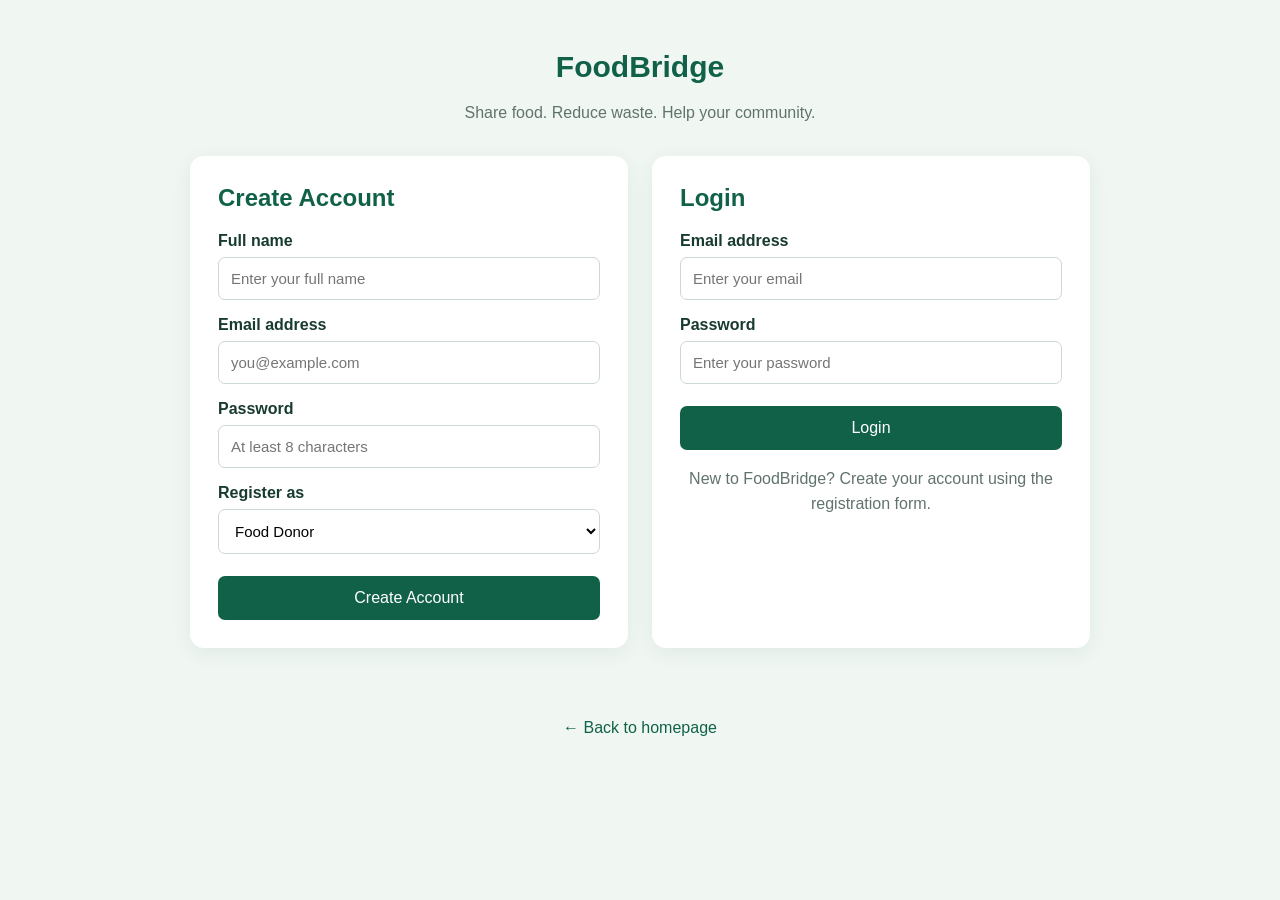
==== web/auth.html @ 1df957e6 "Initial commit: FoodBridge donation management system" ====
<!DOCTYPE html>
<html lang="en">
<head>
    <meta charset="UTF-8">
    <meta name="viewport" content="width=device-width, initial-scale=1.0">
    <meta name="theme-color" content="#116149">
    <title>FoodBridge | Login & Registration</title>

    <style>
        * {
            box-sizing: border-box;
        }

        body {
            margin: 0;
            padding: 30px 16px;
            font-family: Arial, sans-serif;
            background: #f0f7f3;
            color: #183b30;
        }

        .container {
            max-width: 900px;
            margin: 20px auto;
        }

        .brand {
            text-align: center;
            color: #116149;
            font-size: 30px;
            font-weight: bold;
        }

        .subtitle {
            text-align: center;
            color: #61736b;
            line-height: 1.6;
        }

        .forms {
            display: grid;
            grid-template-columns: repeat(2, minmax(0, 1fr));
            gap: 24px;
            margin-top: 30px;
        }

        .card {
            background: white;
            padding: 28px;
            border-radius: 14px;
            box-shadow: 0 5px 20px #173b3012;
        }

        h2 {
            margin-top: 0;
            color: #116149;
        }

        label {
            display: block;
            margin: 16px 0 7px;
            font-weight: bold;
        }

        input, select {
            width: 100%;
            padding: 12px;
            border: 1px solid #cbd9d1;
            border-radius: 7px;
            font-size: 15px;
            background: white;
        }

        input:focus, select:focus {
            outline: 2px solid #75b69d;
            border-color: #116149;
        }

        button {
            width: 100%;
            margin-top: 22px;
            padding: 13px;
            border: 0;
            border-radius: 7px;
            background: #116149;
            color: white;
            font-size: 16px;
            cursor: pointer;
        }

        button:hover {
            background: #0b4936;
        }

        button:disabled {
            opacity: 0.6;
            cursor: wait;
        }

        #message {
            min-height: 24px;
            margin-top: 22px;
            text-align: center;
            overflow-wrap: anywhere;
        }

        .home {
            display: block;
            text-align: center;
            margin-top: 25px;
            color: #116149;
            text-decoration: none;
        }

        .home:hover {
            text-decoration: underline;
        }

        @media (max-width: 650px) {
            .forms {
                grid-template-columns: 1fr;
            }

            .card {
                padding: 22px;
            }
        }
    </style>
</head>

<body>
    <main class="container">
        <div class="brand">FoodBridge</div>

        <p class="subtitle">
            Share food. Reduce waste. Help your community.
        </p>

        <div class="forms">
            <!-- REGISTRATION FORM -->
            <section class="card">
                <h2>Create Account</h2>

                <form id="registerForm">
                    <label for="fullName">Full name</label>
                    <input id="fullName" name="fullName"
                           type="text" required maxlength="100"
                           autocomplete="name"
                           placeholder="Enter your full name">

                    <label for="regEmail">Email address</label>
                    <input id="regEmail" name="email"
                           type="email" required maxlength="255"
                           autocomplete="email"
                           placeholder="you@example.com">

                    <label for="regPassword">Password</label>
                    <input id="regPassword" name="password"
                           type="password" required minlength="8"
                           autocomplete="new-password"
                           placeholder="At least 8 characters">

                    <label for="role">Register as</label>
                    <select id="role" name="role" required>
                        <option value="DONOR">Food Donor</option>
                        <option value="RECEIVER">Food Receiver</option>
                    </select>

                    <button id="registerButton" type="submit">
                        Create Account
                    </button>
                </form>
            </section>

            <!-- LOGIN FORM -->
            <section class="card">
                <h2>Login</h2>

                <form id="loginForm">
                    <label for="loginEmail">Email address</label>
                    <input id="loginEmail" name="email"
                           type="email" required
                           autocomplete="username"
                           placeholder="Enter your email">

                    <label for="loginPassword">Password</label>
                    <input id="loginPassword" name="password"
                           type="password" required
                           autocomplete="current-password"
                           placeholder="Enter your password">

                    <button id="loginButton" type="submit">
                        Login
                    </button>
                </form>

                <p class="subtitle">
                    New to FoodBridge? Create your account using the
                    registration form.
                </p>
            </section>
        </div>

        <p id="message" role="status" aria-live="polite"></p>

        <a class="home" href="index.html">
            ← Back to homepage
        </a>
    </main>

    <script>
        const message = document.getElementById("message");

        async function sendRequest(url, data, buttonId) {
            const button = document.getElementById(buttonId);
            const originalText = button.textContent;

            button.disabled = true;
            button.textContent = "Please wait...";
            message.textContent = "";

            try {
                const response = await fetch(url, {
                    method: "POST",
                    headers: {
                        "Content-Type": "application/json"
                    },
                    credentials: "same-origin",
                    body: JSON.stringify(data)
                });

                const result = await response.json();

                if (!response.ok) {
                    throw new Error(
                        result.error || result.message || "Request failed"
                    );
                }

                message.textContent =
                    result.message ||
                    (result.user
                        ? "Welcome, " + result.user.fullName + "!"
                        : "Request successful!");

                if (url === "/api/register" || url === "/api/login") {
                    setTimeout(() => {
                        window.location.href = "index.html";
                    }, 1200);
                }
            } catch (error) {
                message.textContent = "Error: " + error.message;
            } finally {
                button.disabled = false;
                button.textContent = originalText;
            }
        }

        document.getElementById("registerForm")
            .addEventListener("submit", function(event) {
                event.preventDefault();

                sendRequest("/api/register", {
                    fullName: document.getElementById("fullName")
                        .value.trim(),
                    email: document.getElementById("regEmail")
                        .value.trim(),
                    password: document.getElementById("regPassword").value,
                    role: document.getElementById("role").value
                }, "registerButton");
            });

        document.getElementById("loginForm")
            .addEventListener("submit", function(event) {
                event.preventDefault();

                sendRequest("/api/login", {
                    email: document.getElementById("loginEmail")
                        .value.trim(),
                    password: document.getElementById("loginPassword").value
                }, "loginButton");
            });
    </script>
</body>
</html>
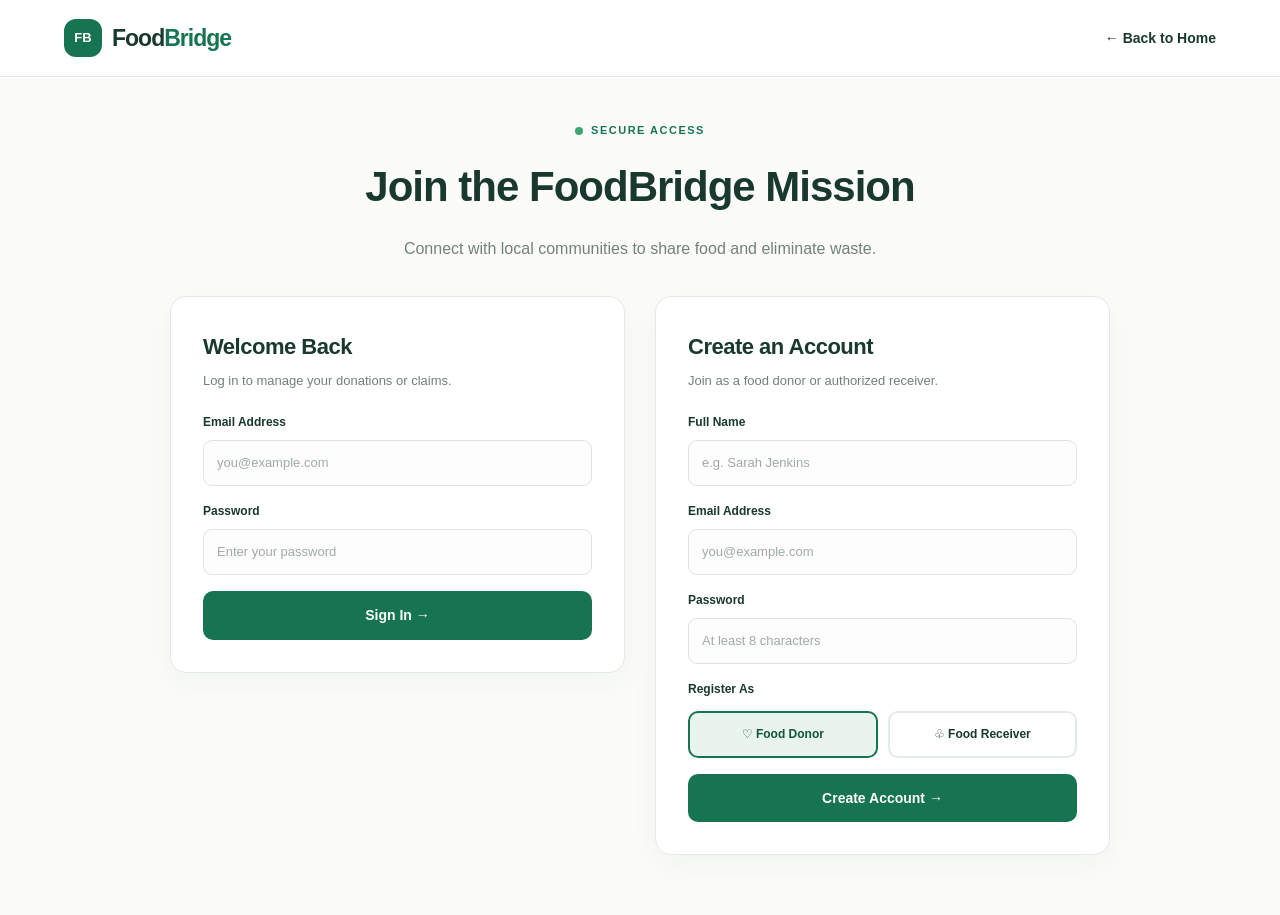
==== commit 3578e168: "style(web): enhance website UI, responsive dashboards, and navigation" ====
--- a/web/auth.html
+++ b/web/auth.html
@@ -1,286 +1,282 @@
-
 <!DOCTYPE html>
 <html lang="en">
 <head>
     <meta charset="UTF-8">
     <meta name="viewport" content="width=device-width, initial-scale=1.0">
-    <meta name="theme-color" content="#116149">
-    <title>FoodBridge | Login & Registration</title>
-
+    <meta name="theme-color" content="#167451">
+    <title>FoodBridge | Login & Register</title>
+    <link rel="stylesheet" href="style.css">
     <style>
-        * {
-            box-sizing: border-box;
-        }
-
-        body {
-            margin: 0;
-            padding: 30px 16px;
-            font-family: Arial, sans-serif;
-            background: #f0f7f3;
-            color: #183b30;
-        }
-
-        .container {
-            max-width: 900px;
-            margin: 20px auto;
-        }
-
-        .brand {
+        .auth-container {
+            max-width: 980px;
+            margin: 40px auto 60px;
+            padding: 0 20px;
+        }
+        .auth-header {
             text-align: center;
-            color: #116149;
-            font-size: 30px;
-            font-weight: bold;
-        }
-
-        .subtitle {
-            text-align: center;
-            color: #61736b;
-            line-height: 1.6;
-        }
-
-        .forms {
+            margin-bottom: 35px;
+        }
+        .auth-header h1 {
+            font-size: clamp(30px, 4vw, 42px);
+            margin: 10px 0 8px;
+            letter-spacing: -1px;
+        }
+        .auth-grid {
             display: grid;
-            grid-template-columns: repeat(2, minmax(0, 1fr));
-            gap: 24px;
-            margin-top: 30px;
-        }
-
-        .card {
+            grid-template-columns: 1fr 1fr;
+            gap: 30px;
+            align-items: start;
+        }
+        .auth-card {
             background: white;
-            padding: 28px;
-            border-radius: 14px;
-            box-shadow: 0 5px 20px #173b3012;
-        }
-
-        h2 {
-            margin-top: 0;
-            color: #116149;
-        }
-
-        label {
+            border: 1px solid var(--border);
+            border-radius: 16px;
+            padding: 32px;
+            box-shadow: 0 10px 30px rgba(22, 62, 39, 0.04);
+        }
+        .auth-card h2 {
+            margin: 0 0 6px;
+            font-size: 22px;
+            color: var(--text);
+            letter-spacing: -0.5px;
+        }
+        .auth-card p.subtitle {
+            margin: 0 0 22px;
+            font-size: 13px;
+            color: var(--muted);
+        }
+        .auth-form {
+            display: grid;
+            gap: 16px;
+        }
+        .role-selector {
+            display: grid;
+            grid-template-columns: 1fr 1fr;
+            gap: 10px;
+            margin-top: 4px;
+        }
+        .role-option {
+            display: flex;
+            align-items: center;
+            justify-content: center;
+            gap: 8px;
+            padding: 12px;
+            border: 2px solid var(--border);
+            border-radius: 10px;
+            cursor: pointer;
+            font-size: 13px;
+            font-weight: 650;
+            color: var(--text);
+            transition: all 0.2s;
+        }
+        .role-option input {
+            display: none;
+        }
+        .role-option.active {
+            border-color: var(--green);
+            background: var(--green-light);
+            color: var(--green-dark);
+        }
+        .alert-box {
+            padding: 12px 16px;
+            border-radius: 10px;
+            font-size: 13px;
+            margin-bottom: 20px;
+            display: none;
+        }
+        .alert-box.error {
             display: block;
-            margin: 16px 0 7px;
-            font-weight: bold;
-        }
-
-        input, select {
-            width: 100%;
-            padding: 12px;
-            border: 1px solid #cbd9d1;
-            border-radius: 7px;
-            font-size: 15px;
-            background: white;
-        }
-
-        input:focus, select:focus {
-            outline: 2px solid #75b69d;
-            border-color: #116149;
-        }
-
-        button {
-            width: 100%;
-            margin-top: 22px;
-            padding: 13px;
-            border: 0;
-            border-radius: 7px;
-            background: #116149;
-            color: white;
-            font-size: 16px;
-            cursor: pointer;
-        }
-
-        button:hover {
-            background: #0b4936;
-        }
-
-        button:disabled {
-            opacity: 0.6;
-            cursor: wait;
-        }
-
-        #message {
-            min-height: 24px;
-            margin-top: 22px;
-            text-align: center;
-            overflow-wrap: anywhere;
-        }
-
-        .home {
+            background: #ffebeb;
+            color: #a62d2d;
+            border: 1px solid #f5c2c2;
+        }
+        .alert-box.success {
             display: block;
-            text-align: center;
-            margin-top: 25px;
-            color: #116149;
-            text-decoration: none;
-        }
-
-        .home:hover {
-            text-decoration: underline;
-        }
-
-        @media (max-width: 650px) {
-            .forms {
+            background: #e5f5e9;
+            color: #176b40;
+            border: 1px solid #bce8c5;
+        }
+        @media (max-width: 768px) {
+            .auth-grid {
                 grid-template-columns: 1fr;
             }
-
-            .card {
-                padding: 22px;
-            }
         }
     </style>
 </head>
-
 <body>
-    <main class="container">
-        <div class="brand">FoodBridge</div>
-
-        <p class="subtitle">
-            Share food. Reduce waste. Help your community.
-        </p>
-
-        <div class="forms">
-            <!-- REGISTRATION FORM -->
-            <section class="card">
-                <h2>Create Account</h2>
-
-                <form id="registerForm">
-                    <label for="fullName">Full name</label>
-                    <input id="fullName" name="fullName"
-                           type="text" required maxlength="100"
-                           autocomplete="name"
-                           placeholder="Enter your full name">
-
-                    <label for="regEmail">Email address</label>
-                    <input id="regEmail" name="email"
-                           type="email" required maxlength="255"
-                           autocomplete="email"
-                           placeholder="you@example.com">
-
-                    <label for="regPassword">Password</label>
-                    <input id="regPassword" name="password"
-                           type="password" required minlength="8"
-                           autocomplete="new-password"
-                           placeholder="At least 8 characters">
-
-                    <label for="role">Register as</label>
-                    <select id="role" name="role" required>
-                        <option value="DONOR">Food Donor</option>
-                        <option value="RECEIVER">Food Receiver</option>
-                    </select>
-
-                    <button id="registerButton" type="submit">
-                        Create Account
+    <header class="header">
+        <nav class="container nav">
+            <a class="brand" href="index.html" aria-label="FoodBridge home">
+                <span class="brand-icon">FB</span>
+                <span>Food<span class="brand-accent">Bridge</span></span>
+            </a>
+            <div class="nav-links">
+                <a href="index.html">← Back to Home</a>
+            </div>
+        </nav>
+    </header>
+
+    <main class="auth-container">
+        <div class="auth-header">
+            <span class="eyebrow"><span class="live-dot"></span> SECURE ACCESS</span>
+            <h1>Join the FoodBridge Mission</h1>
+            <p class="muted">Connect with local communities to share food and eliminate waste.</p>
+        </div>
+
+        <div id="globalAlert" class="alert-box" role="status" aria-live="polite"></div>
+
+        <div class="auth-grid">
+            <!-- LOGIN CARD -->
+            <section class="auth-card">
+                <h2>Welcome Back</h2>
+                <p class="subtitle">Log in to manage your donations or claims.</p>
+
+                <form id="loginForm" class="auth-form">
+                    <div class="form-field">
+                        <label for="loginEmail">Email Address</label>
+                        <input id="loginEmail" name="email" type="email" required
+                               autocomplete="username" placeholder="you@example.com">
+                    </div>
+
+                    <div class="form-field">
+                        <label for="loginPassword">Password</label>
+                        <input id="loginPassword" name="password" type="password" required
+                               autocomplete="current-password" placeholder="Enter your password">
+                    </div>
+
+                    <button id="loginButton" type="submit" class="button button-primary">
+                        Sign In →
                     </button>
                 </form>
             </section>
 
-            <!-- LOGIN FORM -->
-            <section class="card">
-                <h2>Login</h2>
-
-                <form id="loginForm">
-                    <label for="loginEmail">Email address</label>
-                    <input id="loginEmail" name="email"
-                           type="email" required
-                           autocomplete="username"
-                           placeholder="Enter your email">
-
-                    <label for="loginPassword">Password</label>
-                    <input id="loginPassword" name="password"
-                           type="password" required
-                           autocomplete="current-password"
-                           placeholder="Enter your password">
-
-                    <button id="loginButton" type="submit">
-                        Login
+            <!-- REGISTER CARD -->
+            <section class="auth-card">
+                <h2>Create an Account</h2>
+                <p class="subtitle">Join as a food donor or authorized receiver.</p>
+
+                <form id="registerForm" class="auth-form">
+                    <div class="form-field">
+                        <label for="fullName">Full Name</label>
+                        <input id="fullName" name="fullName" type="text" required maxlength="100"
+                               autocomplete="name" placeholder="e.g. Sarah Jenkins">
+                    </div>
+
+                    <div class="form-field">
+                        <label for="regEmail">Email Address</label>
+                        <input id="regEmail" name="email" type="email" required maxlength="255"
+                               autocomplete="email" placeholder="you@example.com">
+                    </div>
+
+                    <div class="form-field">
+                        <label for="regPassword">Password</label>
+                        <input id="regPassword" name="password" type="password" required minlength="8"
+                               autocomplete="new-password" placeholder="At least 8 characters">
+                    </div>
+
+                    <div class="form-field">
+                        <label>Register As</label>
+                        <div class="role-selector">
+                            <label class="role-option active" id="donorOption">
+                                <input type="radio" name="role" value="DONOR" checked>
+                                <span>♡ Food Donor</span>
+                            </label>
+                            <label class="role-option" id="receiverOption">
+                                <input type="radio" name="role" value="RECEIVER">
+                                <span>♧ Food Receiver</span>
+                            </label>
+                        </div>
+                    </div>
+
+                    <button id="registerButton" type="submit" class="button button-primary">
+                        Create Account →
                     </button>
                 </form>
-
-                <p class="subtitle">
-                    New to FoodBridge? Create your account using the
-                    registration form.
-                </p>
             </section>
         </div>
-
-        <p id="message" role="status" aria-live="polite"></p>
-
-        <a class="home" href="index.html">
-            ← Back to homepage
-        </a>
     </main>
 
     <script>
-        const message = document.getElementById("message");
-
-        async function sendRequest(url, data, buttonId) {
-            const button = document.getElementById(buttonId);
-            const originalText = button.textContent;
-
-            button.disabled = true;
-            button.textContent = "Please wait...";
-            message.textContent = "";
+        const alertBox = document.getElementById("globalAlert");
+
+        function showAlert(text, type = "error") {
+            alertBox.textContent = text;
+            alertBox.className = "alert-box " + type;
+            alertBox.scrollIntoView({ behavior: "smooth", block: "nearest" });
+        }
+
+        // Role option styling toggle
+        const donorOption = document.getElementById("donorOption");
+        const receiverOption = document.getElementById("receiverOption");
+
+        donorOption.addEventListener("click", () => {
+            donorOption.classList.add("active");
+            receiverOption.classList.remove("active");
+        });
+
+        receiverOption.addEventListener("click", () => {
+            receiverOption.classList.add("active");
+            donorOption.classList.remove("active");
+        });
+
+        async function submitAuth(url, payload, buttonId) {
+            const btn = document.getElementById(buttonId);
+            const originalText = btn.textContent;
+            btn.disabled = true;
+            btn.textContent = "Verifying...";
+            alertBox.className = "alert-box";
 
             try {
                 const response = await fetch(url, {
                     method: "POST",
-                    headers: {
-                        "Content-Type": "application/json"
-                    },
-                    credentials: "same-origin",
-                    body: JSON.stringify(data)
+                    headers: { "Content-Type": "application/json" },
+                    credentials: "include",
+                    body: JSON.stringify(payload)
                 });
 
-                const result = await response.json();
+                const data = await response.json().catch(() => ({}));
 
                 if (!response.ok) {
-                    throw new Error(
-                        result.error || result.message || "Request failed"
-                    );
+                    throw new Error(data.error || "Authentication failed. Please check your credentials.");
                 }
 
-                message.textContent =
-                    result.message ||
-                    (result.user
-                        ? "Welcome, " + result.user.fullName + "!"
-                        : "Request successful!");
-
-                if (url === "/api/register" || url === "/api/login") {
-                    setTimeout(() => {
+                showAlert(`Welcome, ${data.fullName || "Friend"}! Redirecting...`, "success");
+
+                setTimeout(() => {
+                    if (data.role === "DONOR") {
+                        window.location.href = "donor.html";
+                    } else if (data.role === "RECEIVER") {
+                        window.location.href = "receiver.html";
+                    } else {
                         window.location.href = "index.html";
-                    }, 1200);
-                }
-            } catch (error) {
-                message.textContent = "Error: " + error.message;
-            } finally {
-                button.disabled = false;
-                button.textContent = originalText;
+                    }
+                }, 900);
+
+            } catch (err) {
+                showAlert(err.message === "Failed to fetch" ? "Cannot connect to server. Is the Java backend running?" : err.message, "error");
+                btn.disabled = false;
+                btn.textContent = originalText;
             }
         }
 
-        document.getElementById("registerForm")
-            .addEventListener("submit", function(event) {
-                event.preventDefault();
-
-                sendRequest("/api/register", {
-                    fullName: document.getElementById("fullName")
-                        .value.trim(),
-                    email: document.getElementById("regEmail")
-                        .value.trim(),
-                    password: document.getElementById("regPassword").value,
-                    role: document.getElementById("role").value
-                }, "registerButton");
-            });
-
-        document.getElementById("loginForm")
-            .addEventListener("submit", function(event) {
-                event.preventDefault();
-
-                sendRequest("/api/login", {
-                    email: document.getElementById("loginEmail")
-                        .value.trim(),
-                    password: document.getElementById("loginPassword").value
-                }, "loginButton");
-            });
+        document.getElementById("loginForm").addEventListener("submit", (e) => {
+            e.preventDefault();
+            submitAuth("/api/login", {
+                email: document.getElementById("loginEmail").value.trim(),
+                password: document.getElementById("loginPassword").value
+            }, "loginButton");
+        });
+
+        document.getElementById("registerForm").addEventListener("submit", (e) => {
+            e.preventDefault();
+            const selectedRole = document.querySelector('input[name="role"]:checked')?.value || "DONOR";
+            submitAuth("/api/register", {
+                fullName: document.getElementById("fullName").value.trim(),
+                email: document.getElementById("regEmail").value.trim(),
+                password: document.getElementById("regPassword").value,
+                role: selectedRole
+            }, "registerButton");
+        });
     </script>
 </body>
 </html>
--- a/web/style.css
+++ b/web/style.css
@@ -0,0 +1,1004 @@
+
+* {
+    box-sizing: border-box;
+}
+
+:root {
+    font-family: "Segoe UI", Arial, sans-serif;
+    color: #19392f;
+    background: #fbfcfa;
+    font-synthesis: none;
+    text-rendering: optimizeLegibility;
+    scroll-behavior: smooth;
+    --green: #167451;
+    --green-dark: #10563d;
+    --green-light: #e8f4ec;
+    --text: #19392f;
+    --muted: #738078;
+    --border: #e4ebe5;
+    --white: #ffffff;
+}
+
+body {
+    margin: 0;
+    line-height: 1.6;
+}
+
+a {
+    color: inherit;
+}
+
+button,
+input,
+select {
+    font: inherit;
+}
+
+button,
+a,
+input,
+select {
+    -webkit-tap-highlight-color: transparent;
+}
+
+button:focus-visible,
+a:focus-visible,
+input:focus-visible,
+select:focus-visible {
+    outline: 3px solid #8bc9a4;
+    outline-offset: 3px;
+}
+
+.container {
+    width: min(1160px, 90%);
+    margin-inline: auto;
+}
+
+.header {
+    position: sticky;
+    top: 0;
+    z-index: 10;
+    background: rgba(255, 255, 255, 0.96);
+    border-bottom: 1px solid var(--border);
+    backdrop-filter: blur(12px);
+}
+
+.nav {
+    min-height: 76px;
+    display: flex;
+    align-items: center;
+    justify-content: space-between;
+    gap: 20px;
+}
+
+.brand {
+    display: inline-flex;
+    align-items: center;
+    gap: 10px;
+    color: var(--text);
+    font-size: 23px;
+    font-weight: 800;
+    letter-spacing: -1px;
+    text-decoration: none;
+}
+
+.brand-icon {
+    display: grid;
+    width: 38px;
+    height: 38px;
+    place-items: center;
+    border-radius: 12px;
+    background: var(--green);
+    color: white;
+    font-size: 13px;
+    letter-spacing: 0;
+}
+
+.brand-accent {
+    color: var(--green);
+}
+
+.nav-links {
+    display: flex;
+    align-items: center;
+    gap: 28px;
+}
+
+.nav-links > a {
+    font-size: 14px;
+    font-weight: 650;
+    text-decoration: none;
+}
+
+.nav-links > a:hover {
+    color: var(--green);
+}
+
+.nav-links .nav-cta {
+    padding: 10px 16px;
+    border-radius: 9px;
+    background: var(--green);
+    color: white;
+}
+
+.nav-cta:hover {
+    background: var(--green-dark);
+}
+
+.nav-cta span {
+    margin-left: 5px;
+}
+
+.hero {
+    min-height: 490px;
+    display: grid;
+    grid-template-columns: 1.1fr 0.9fr;
+    align-items: center;
+    gap: 35px;
+    padding-block: 65px;
+}
+
+.hero-content {
+    max-width: 620px;
+}
+
+.eyebrow {
+    display: inline-flex;
+    align-items: center;
+    gap: 8px;
+    color: var(--green);
+    font-size: 11px;
+    font-weight: 800;
+    letter-spacing: 1.5px;
+}
+
+.live-dot {
+    width: 8px;
+    height: 8px;
+    border-radius: 50%;
+    background: #3ca66d;
+}
+
+.hero h1 {
+    margin: 22px 0 18px;
+    font-size: clamp(38px, 5vw, 60px);
+    line-height: 1.1;
+    letter-spacing: -2.7px;
+}
+
+.hero h1 span {
+    color: var(--green);
+}
+
+.hero-description {
+    max-width: 510px;
+    color: var(--muted);
+    font-size: 16px;
+    line-height: 1.9;
+}
+
+.hero-actions {
+    display: flex;
+    flex-wrap: wrap;
+    gap: 12px;
+    margin-top: 27px;
+}
+
+.button {
+    display: inline-flex;
+    min-height: 46px;
+    align-items: center;
+    justify-content: center;
+    gap: 10px;
+    padding: 12px 19px;
+    border: 1px solid transparent;
+    border-radius: 10px;
+    font-size: 14px;
+    font-weight: 750;
+    text-decoration: none;
+    cursor: pointer;
+    transition: background 0.2s, transform 0.2s;
+}
+
+.button:hover:not(:disabled) {
+    transform: translateY(-1px);
+}
+
+.button-primary {
+    background: var(--green);
+    color: white;
+}
+
+.button-primary:hover:not(:disabled) {
+    background: var(--green-dark);
+}
+
+.button-secondary {
+    border-color: var(--border);
+    background: white;
+    color: var(--text);
+}
+
+.button-secondary:hover:not(:disabled) {
+    background: #f1f7f2;
+}
+
+.button:disabled {
+    cursor: wait;
+    opacity: 0.65;
+}
+
+.hero-note {
+    display: flex;
+    align-items: center;
+    gap: 9px;
+    margin-top: 28px;
+    color: var(--muted);
+    font-size: 12px;
+}
+
+.note-icon {
+    color: var(--green);
+    font-size: 20px;
+}
+
+.hero-visual {
+    position: relative;
+    min-height: 350px;
+    display: grid;
+    place-items: center;
+    overflow: hidden;
+    border: 1px solid #e1eee4;
+    border-radius: 35px;
+    background: linear-gradient(145deg, #edf7ed, #dcefe2);
+}
+
+.visual-circle {
+    position: absolute;
+    border: 1px solid rgba(22, 116, 81, 0.13);
+    border-radius: 50%;
+}
+
+.circle-one {
+    width: 285px;
+    height: 285px;
+}
+
+.circle-two {
+    width: 220px;
+    height: 220px;
+}
+
+.food-emoji {
+    position: relative;
+    z-index: 1;
+    display: grid;
+    width: 175px;
+    height: 175px;
+    place-items: center;
+    border: 9px solid rgba(255, 255, 255, 0.72);
+    border-radius: 50%;
+    background: #fff;
+    box-shadow: 0 18px 55px rgba(25, 77, 47, 0.12);
+    font-size: 94px;
+}
+
+.floating-card {
+    position: absolute;
+    z-index: 2;
+    display: flex;
+    align-items: center;
+    gap: 10px;
+    padding: 13px 15px;
+    border: 1px solid rgba(228, 235, 229, 0.9);
+    border-radius: 13px;
+    background: white;
+    box-shadow: 0 10px 28px rgba(32, 72, 48, 0.09);
+}
+
+.floating-top {
+    top: 48px;
+    right: 15px;
+}
+
+.floating-bottom {
+    bottom: 38px;
+    left: 13px;
+}
+
+.floating-card strong,
+.floating-card small {
+    display: block;
+}
+
+.floating-card strong {
+    font-size: 12px;
+}
+
+.floating-card small {
+    color: var(--muted);
+    font-size: 10px;
+}
+
+.floating-icon,
+.heart-icon {
+    display: grid;
+    width: 35px;
+    height: 35px;
+    place-items: center;
+    border-radius: 10px;
+    background: var(--green-light);
+    color: var(--green);
+    font-size: 21px;
+}
+
+.heart-icon {
+    background: #fff0ed;
+    color: #d46c56;
+}
+
+.decor {
+    position: absolute;
+    color: #70a77e;
+    font-size: 25px;
+}
+
+.decor-one {
+    top: 25px;
+    left: 45px;
+}
+
+.decor-two {
+    right: 50px;
+    bottom: 35px;
+}
+
+.impact-strip {
+    display: grid;
+    grid-template-columns: repeat(3, 1fr);
+    gap: 20px;
+    padding: 23px 26px;
+    border: 1px solid var(--border);
+    border-radius: 16px;
+    background: white;
+}
+
+.impact-item {
+    display: flex;
+    align-items: center;
+    gap: 13px;
+}
+
+.impact-icon {
+    display: grid;
+    width: 45px;
+    height: 45px;
+    flex-shrink: 0;
+    place-items: center;
+    border-radius: 13px;
+    background: var(--green-light);
+    color: var(--green);
+    font-size: 24px;
+}
+
+.impact-item strong {
+    display: block;
+    font-size: 13px;
+}
+
+.impact-item p {
+    margin: 2px 0 0;
+    color: var(--muted);
+    font-size: 11px;
+}
+
+.section {
+    padding-block: 85px;
+}
+
+.section-heading {
+    display: flex;
+    align-items: end;
+    justify-content: space-between;
+    gap: 20px;
+}
+
+.section-heading h2,
+.donate-intro h2 {
+    margin: 10px 0;
+    font-size: clamp(29px, 4vw, 40px);
+    line-height: 1.2;
+    letter-spacing: -1.2px;
+}
+
+.heading-dot {
+    color: var(--green);
+}
+
+.muted {
+    color: var(--muted);
+}
+
+.section-heading .muted {
+    margin-bottom: 0;
+    font-size: 14px;
+}
+
+.refresh-button {
+    flex-shrink: 0;
+}
+
+.refresh-button span {
+    font-size: 20px;
+}
+
+.filter-bar {
+    display: flex;
+    gap: 12px;
+    margin-top: 28px;
+}
+
+.search-box {
+    display: flex;
+    min-width: 0;
+    flex: 1;
+    align-items: center;
+    gap: 10px;
+    padding: 0 14px;
+    border: 1px solid var(--border);
+    border-radius: 10px;
+    background: white;
+    color: var(--muted);
+}
+
+.search-box > span {
+    font-size: 24px;
+}
+
+.search-box input {
+    width: 100%;
+    min-width: 0;
+    padding: 13px 0;
+    border: 0;
+    outline: none;
+    background: transparent;
+    color: var(--text);
+    font-size: 13px;
+}
+
+.search-box input:focus-visible {
+    outline: none;
+}
+
+.filter-select select {
+    min-height: 49px;
+    padding: 0 34px 0 13px;
+    border: 1px solid var(--border);
+    border-radius: 10px;
+    background: white;
+    color: var(--text);
+    font-size: 13px;
+    cursor: pointer;
+}
+
+.message {
+    min-height: 25px;
+    margin: 18px 0 0;
+    color: var(--muted);
+    font-size: 13px;
+}
+
+.message.error {
+    color: #b42318;
+}
+
+.message.success {
+    color: var(--green);
+}
+
+.donation-grid {
+    display: grid;
+    grid-template-columns: repeat(3, minmax(0, 1fr));
+    gap: 18px;
+    margin-top: 10px;
+}
+
+.donation-card {
+    min-width: 0;
+    padding: 22px;
+    border: 1px solid var(--border);
+    border-radius: 15px;
+    background: white;
+    box-shadow: 0 4px 15px rgba(22, 62, 39, 0.025);
+    overflow-wrap: anywhere;
+    transition: border-color 0.2s, box-shadow 0.2s, transform 0.2s;
+}
+
+.donation-card:hover {
+    transform: translateY(-3px);
+    border-color: #bfdcc7;
+    box-shadow: 0 12px 30px rgba(22, 62, 39, 0.07);
+}
+
+.card-top {
+    display: flex;
+    align-items: start;
+    justify-content: space-between;
+    gap: 10px;
+}
+
+.food-symbol {
+    display: grid;
+    width: 46px;
+    height: 46px;
+    flex-shrink: 0;
+    place-items: center;
+    border-radius: 13px;
+    background: #eff6eb;
+    font-size: 25px;
+}
+
+.donation-card h3 {
+    margin: 17px 0 6px;
+    font-size: 19px;
+    line-height: 1.4;
+    overflow-wrap: anywhere;
+}
+
+.card-donor {
+    margin: 0;
+    color: var(--muted);
+    font-size: 12px;
+}
+
+.card-divider {
+    height: 1px;
+    margin: 17px 0;
+    background: var(--border);
+}
+
+.card-detail {
+    display: flex;
+    align-items: start;
+    gap: 10px;
+    margin: 11px 0;
+    font-size: 12px;
+}
+
+.detail-icon {
+    flex-shrink: 0;
+    color: var(--green);
+    font-size: 16px;
+}
+
+.detail-label {
+    display: block;
+    color: var(--muted);
+    font-size: 10px;
+}
+
+.detail-value {
+    display: block;
+    font-weight: 650;
+    overflow-wrap: anywhere;
+}
+
+.status {
+    display: inline-flex;
+    align-items: center;
+    padding: 5px 9px;
+    border-radius: 20px;
+    font-size: 10px;
+    font-weight: 800;
+    letter-spacing: 0.3px;
+    white-space: nowrap;
+}
+
+.status-available {
+    background: #e5f5e9;
+    color: #176b40;
+}
+
+.status-claimed {
+    background: #fff2d8;
+    color: #8a5a00;
+}
+
+.status-completed {
+    background: #e6efff;
+    color: #2954a3;
+}
+
+.status-cancelled {
+    background: #ffebeb;
+    color: #a62d2d;
+}
+
+.empty-state {
+    grid-column: 1 / -1;
+    padding: 45px 20px;
+    border: 1px dashed #ccdcd0;
+    border-radius: 15px;
+    background: #fff;
+    text-align: center;
+}
+
+.empty-icon {
+    font-size: 40px;
+}
+
+.empty-state h3 {
+    margin: 10px 0 5px;
+}
+
+.empty-state p {
+    margin: 0;
+    color: var(--muted);
+    font-size: 13px;
+}
+
+.donate-section {
+    padding-block: 75px;
+    background: #124f3b;
+    color: white;
+}
+
+.donate-layout {
+    display: grid;
+    grid-template-columns: 1fr 0.85fr;
+    align-items: center;
+    gap: 70px;
+}
+
+.eyebrow-light {
+    color: #a6d8b4;
+}
+
+.donate-intro h2 {
+    margin-top: 20px;
+    font-size: clamp(35px, 4.5vw, 48px);
+}
+
+.donate-intro > p {
+    max-width: 470px;
+    color: #c7ddd0;
+    font-size: 14px;
+    line-height: 1.9;
+}
+
+.donate-points {
+    margin-top: 27px;
+}
+
+.donate-points p {
+    display: flex;
+    align-items: center;
+    gap: 10px;
+    margin: 13px 0;
+    color: #e2f0e6;
+    font-size: 13px;
+}
+
+.donate-points span {
+    display: grid;
+    width: 23px;
+    height: 23px;
+    place-items: center;
+    border-radius: 50%;
+    background: #286c51;
+    color: #bce8c5;
+    font-weight: 800;
+}
+
+.form-card {
+    padding: 29px;
+    border: 1px solid rgba(255, 255, 255, 0.5);
+    border-radius: 18px;
+    background: white;
+    color: var(--text);
+    box-shadow: 0 20px 60px rgba(0, 0, 0, 0.12);
+}
+
+.form-heading {
+    display: flex;
+    align-items: center;
+    justify-content: space-between;
+    gap: 15px;
+}
+
+.form-heading h3 {
+    margin: 7px 0 0;
+    font-size: 23px;
+    letter-spacing: -0.5px;
+}
+
+.form-icon {
+    display: grid;
+    width: 45px;
+    height: 45px;
+    flex-shrink: 0;
+    place-items: center;
+    border-radius: 13px;
+    background: var(--green-light);
+    color: var(--green);
+    font-size: 23px;
+}
+
+.form-subtitle {
+    margin: 7px 0 20px;
+    font-size: 12px;
+}
+
+#donationForm {
+    display: grid;
+    gap: 16px;
+}
+
+.form-field {
+    display: grid;
+    gap: 7px;
+}
+
+.form-field label {
+    font-size: 12px;
+    font-weight: 750;
+}
+
+.form-field input {
+    width: 100%;
+    min-width: 0;
+    padding: 12px 13px;
+    border: 1px solid #dce6de;
+    border-radius: 9px;
+    background: #fcfdfc;
+    color: var(--text);
+    font-size: 13px;
+}
+
+.form-field input::placeholder {
+    color: #a1aaa3;
+}
+
+.form-field input:focus {
+    border-color: var(--green);
+    outline: 2px solid #d8eee0;
+    outline-offset: 0;
+}
+
+.form-field small {
+    color: var(--muted);
+    font-size: 10px;
+}
+
+.submit-button {
+    width: 100%;
+    margin-top: 5px;
+}
+
+.privacy-note {
+    margin: -3px 0 0;
+    color: var(--muted);
+    font-size: 10px;
+    text-align: center;
+}
+
+.footer {
+    padding-block: 27px;
+    border-top: 1px solid var(--border);
+    background: white;
+}
+
+.footer-content {
+    display: flex;
+    align-items: center;
+    justify-content: space-between;
+    gap: 20px;
+}
+
+.footer-brand {
+    font-size: 19px;
+}
+
+.footer-brand .brand-icon {
+    width: 33px;
+    height: 33px;
+    border-radius: 10px;
+    font-size: 11px;
+}
+
+.footer-content > p,
+.copyright {
+    color: var(--muted);
+    font-size: 11px;
+}
+
+.sr-only {
+    position: absolute;
+    width: 1px;
+    height: 1px;
+    padding: 0;
+    margin: -1px;
+    overflow: hidden;
+    clip: rect(0, 0, 0, 0);
+    white-space: nowrap;
+    border: 0;
+}
+
+@media (max-width: 900px) {
+    .hero {
+        gap: 22px;
+    }
+
+    .hero h1 {
+        font-size: clamp(36px, 5vw, 48px);
+    }
+
+    .hero-visual {
+        min-height: 300px;
+    }
+
+    .food-emoji {
+        width: 140px;
+        height: 140px;
+        font-size: 75px;
+    }
+
+    .circle-one {
+        width: 230px;
+        height: 230px;
+    }
+
+    .circle-two {
+        width: 175px;
+        height: 175px;
+    }
+
+    .donation-grid {
+        grid-template-columns: repeat(2, minmax(0, 1fr));
+    }
+
+    .donate-layout {
+        gap: 35px;
+    }
+
+    .impact-strip {
+        gap: 12px;
+        padding-inline: 17px;
+    }
+}
+
+@media (max-width: 650px) {
+    .container {
+        width: min(100% - 32px, 520px);
+    }
+
+    .nav {
+        min-height: 67px;
+    }
+
+    .brand {
+        gap: 7px;
+        font-size: 20px;
+    }
+
+    .brand-icon {
+        width: 34px;
+        height: 34px;
+    }
+
+    .nav-links {
+        gap: 13px;
+    }
+
+    .nav-links > a {
+        font-size: 12px;
+    }
+
+    .nav-links .nav-cta {
+        padding: 9px 10px;
+    }
+
+    .hero {
+        grid-template-columns: 1fr;
+        gap: 30px;
+        padding-block: 48px 35px;
+    }
+
+    .hero h1 {
+        font-size: clamp(37px, 9vw, 51px);
+        letter-spacing: -1.8px;
+    }
+
+    .hero-description {
+        font-size: 14px;
+    }
+
+    .hero-visual {
+        min-height: 290px;
+        border-radius: 24px;
+    }
+
+    .impact-strip {
+        grid-template-columns: 1fr;
+        gap: 17px;
+        padding: 22px;
+    }
+
+    .impact-item {
+        gap: 12px;
+    }
+
+    .section {
+        padding-block: 60px;
+    }
+
+    .section-heading {
+        align-items: start;
+        flex-direction: column;
+    }
+
+    .section-heading h2 {
+        font-size: 32px;
+    }
+
+    .refresh-button {
+        min-height: 40px;
+    }
+
+    .filter-bar {
+        flex-direction: column;
+    }
+
+    .filter-select select {
+        width: 100%;
+    }
+
+    .donation-grid {
+        grid-template-columns: 1fr;
+    }
+
+    .donate-section {
+        padding-block: 55px;
+    }
+
+    .donate-layout {
+        grid-template-columns: 1fr;
+        gap: 30px;
+    }
+
+    .donate-intro h2 {
+        font-size: 38px;
+    }
+
+    .form-card {
+        padding: 22px 18px;
+    }
+
+    .footer-content {
+        align-items: start;
+        flex-direction: column;
+        gap: 9px;
+    }
+
+    .footer-content > p {
+        margin: 0;
+    }
+}
+.claim-button {
+    width: 100%;
+    margin-top: 18px;
+}
+
+.claim-button:disabled {
+    opacity: 0.6;
+    cursor: wait;
+}
+
+@media (prefers-reduced-motion: reduce) {
+    *,
+    *::before,
+    *::after {
+        scroll-behavior: auto !important;
+        transition-duration: 0.01ms !important;
+    }
+}
